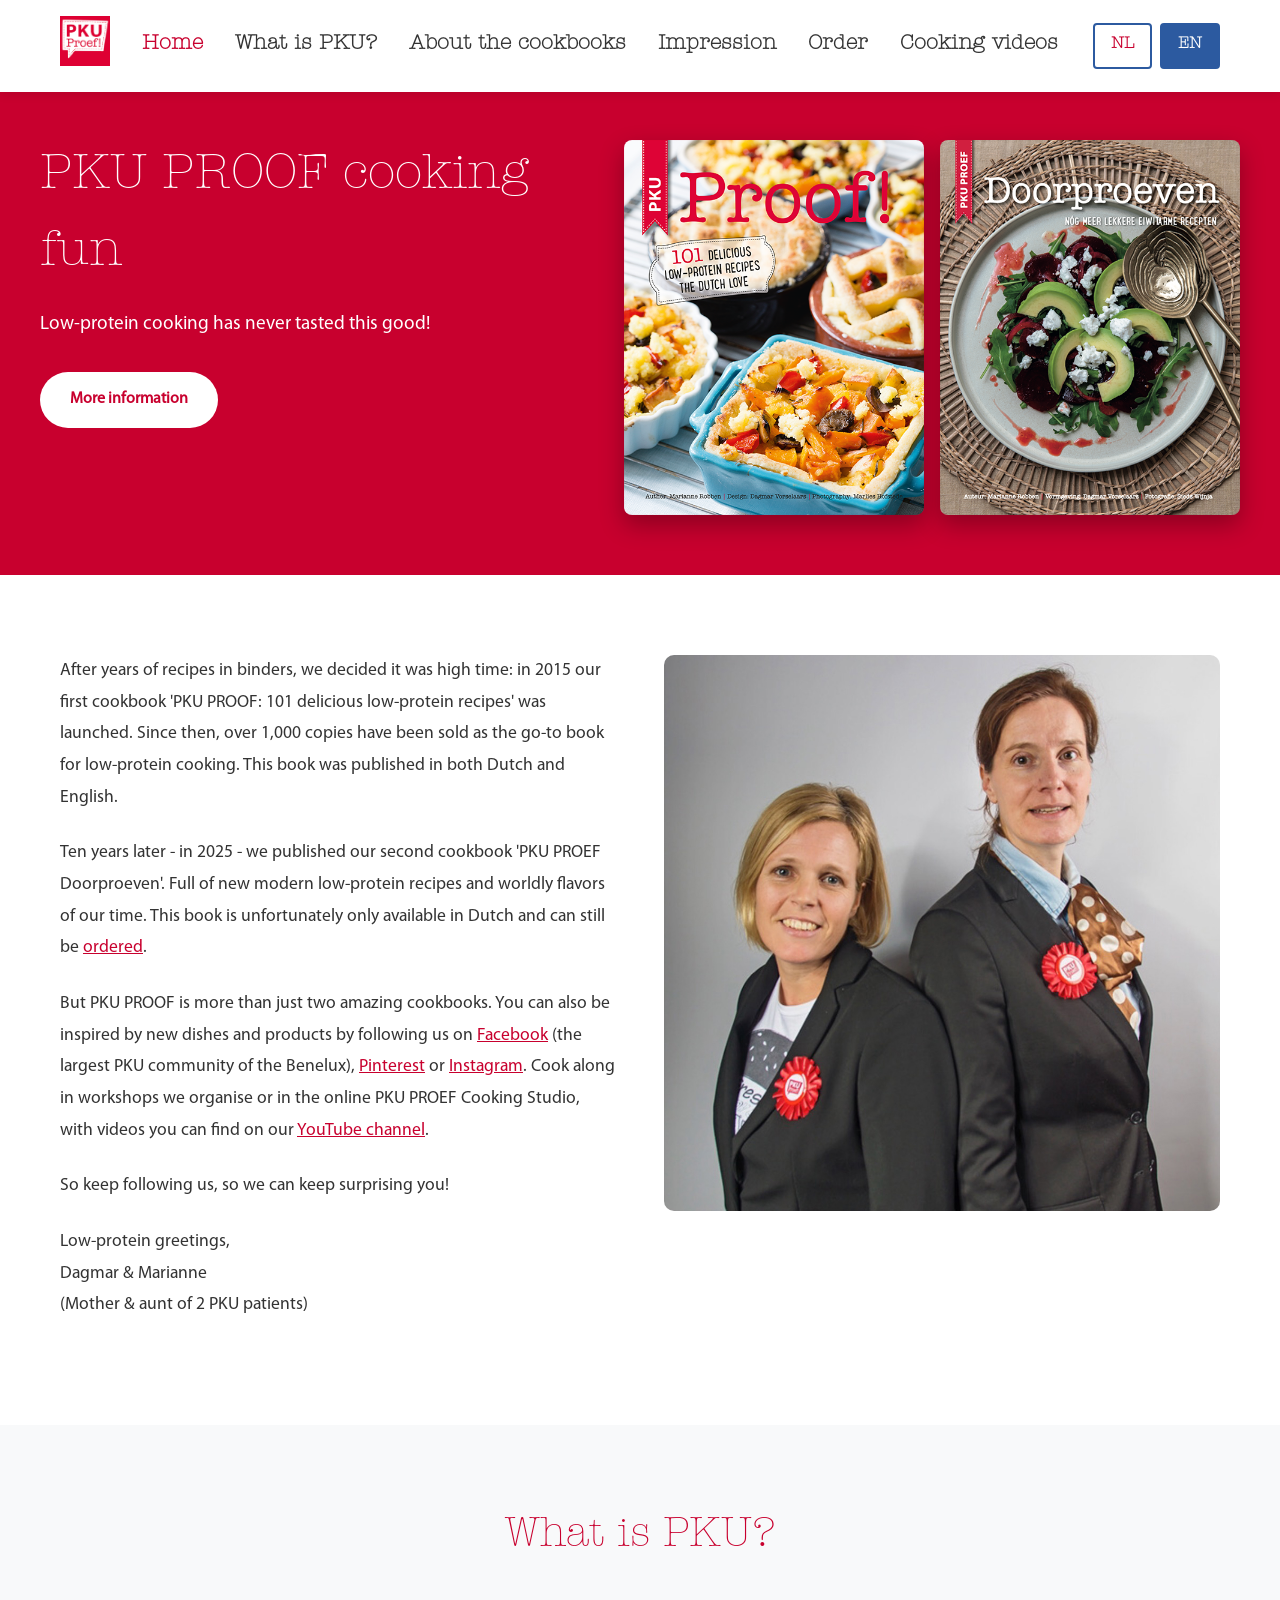
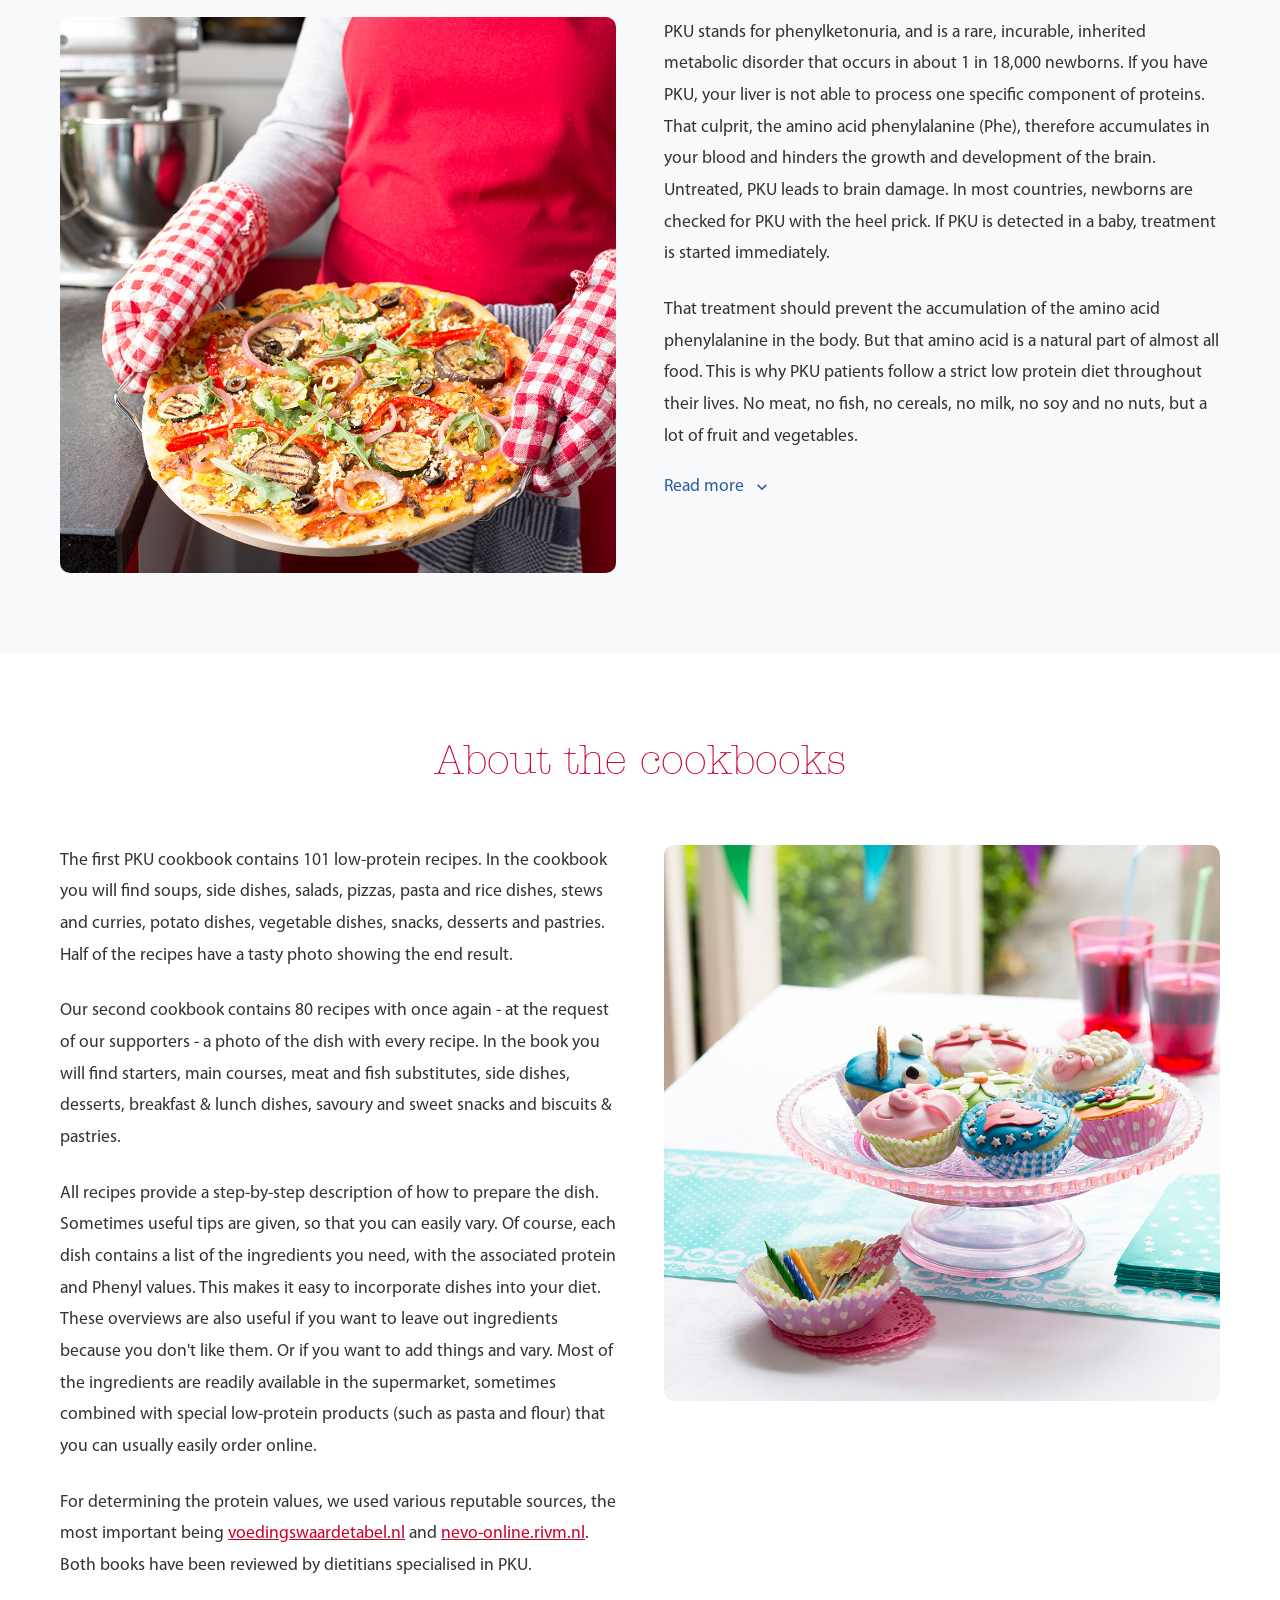
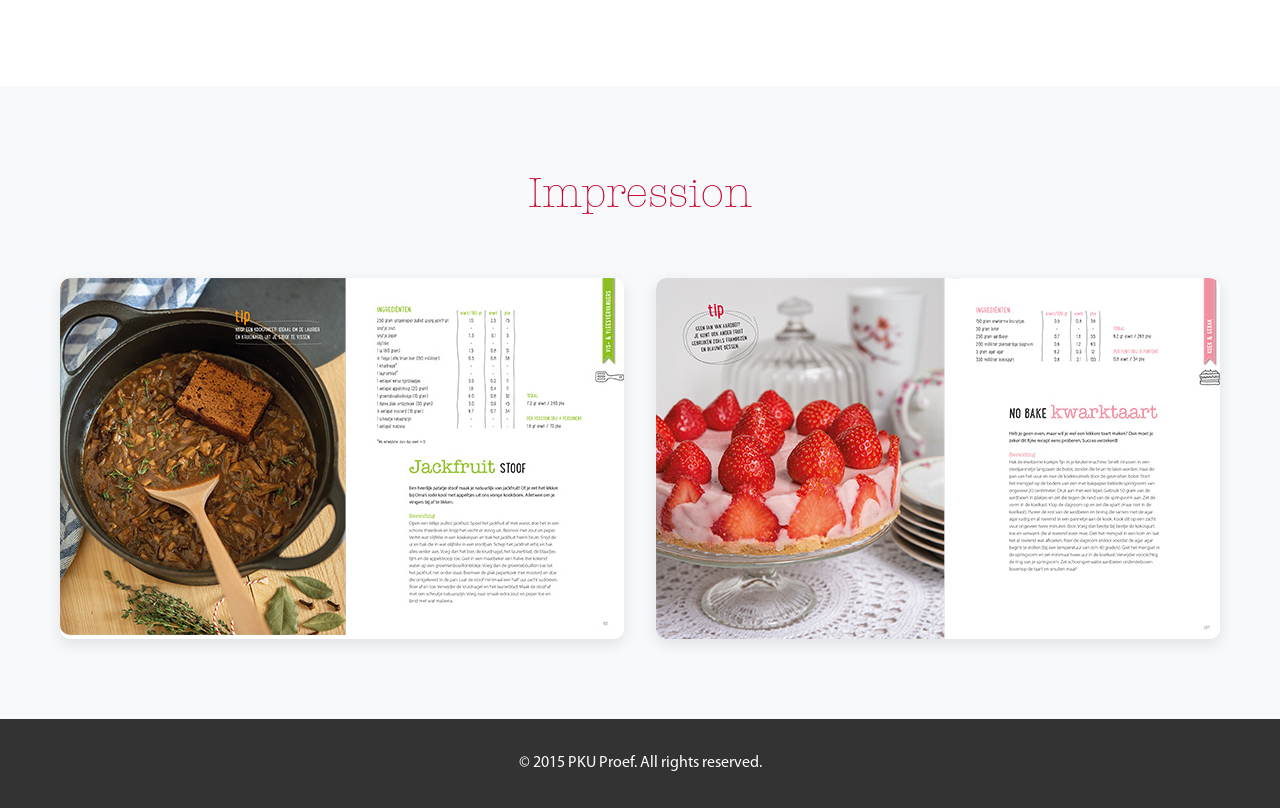
==== en/index.html @ 8aad579e "Initial commit PKU Kookboek static multilingual website (NL/EN). Configured for GitHub Pages deploym" ====
<!DOCTYPE html>
<html lang="en">
<head>
    <meta charset="UTF-8">
    <meta name="viewport" content="width=device-width, initial-scale=1.0">
    <title>PKU Cookbook</title>
    <link rel="alternate" hreflang="nl" href="https://pkuproef.nl/nl/">
    <link rel="alternate" hreflang="en" href="https://pkuproef.nl/en/">
    <link rel="alternate" hreflang="x-default" href="https://pkuproef.nl/nl/">
    <link rel="stylesheet" href="../styles.css">
    <script src="../menu.js"></script>
</head>
<body>
    <!-- SVG Sprite for icons -->
    <svg style="display: none;">
        <defs>
            <symbol id="chevron-down" viewBox="0 0 24 24">
                <path d="M7.41 8.59L12 13.17l4.59-4.58L18 10l-6 6-6-6 1.41-1.41z"/>
            </symbol>
            <symbol id="chevron-up" viewBox="0 0 24 24">
                <path d="M7.41 15.41L12 10.83l4.59 4.58L18 14l-6-6-6 6z"/>
            </symbol>
        </defs>
    </svg>

    <!-- Menu is loaded by menu.js -->

    <main>
        <section id="home" class="hero">
            <div class="hero-container">
                <div class="hero-content">
                    <h1>PKU PROOF cooking fun</h1>
                    <p>Low-protein cooking has never tasted this good!</p>
                    <a href="#what-is-pku" class="cta-button">More information</a>
                </div>
                <div class="hero-images">
                    <img src="../Images/PKU-Proof-Part-1-Cover-English-Version.png" alt="PKU Cookbook Part 1" class="cover-image">
                    <img src="../Images/PKU-Proef-Deel-2-Cover.png" alt="PKU Kookboek Deel 2" class="cover-image">
                </div>
            </div>
        </section>

        <section class="content-section">
            <div class="container">
                <div class="content-grid">
                    <div class="text-content">
                        <p>After years of recipes in binders, we decided it was high time: in 2015 our first cookbook 'PKU PROOF: 101 delicious low-protein recipes' was launched. Since then, over 1,000 copies have been sold as the go-to book for low-protein cooking. This book was published in both Dutch and English.</p>

                        <p>Ten years later - in 2025 - we published our second cookbook 'PKU PROEF Doorproeven'. Full of new modern low-protein recipes and worldly flavors of our time. This book is unfortunately only available in Dutch and can still be <a href='order.html'>ordered</a>.</p>

                        <p>But PKU PROOF is more than just two amazing cookbooks. You can also be inspired by new dishes and products by following us on <a href='https://www.facebook.com/PKUPROEF' target='_blank'>Facebook</a> (the largest PKU community of the Benelux), <a href='https://nl.pinterest.com/pkuproef/' target='_blank'>Pinterest</a> or <a href='https://www.instagram.com/pku_proef/' target='_blank'>Instagram</a>. Cook along in workshops we organise or in the online PKU PROEF Cooking Studio, with videos you can find on our <a href='https://www.youtube.com/@PkuproefNlKookstudio' target='_blank'>YouTube channel</a>.</p>

                        <p>So keep following us, so we can keep surprising you!</p>

                        <p>Low-protein greetings,<br>Dagmar &amp; Marianne<br>(Mother &amp; aunt of 2 PKU patients)</p>
                    </div>
                    <div class="image-placeholder">
                        <img src="../Images/PKU_PROEF_Dagmar_en_Marianne.jpg" alt="Dagmar and Marianne of PKU PROOF">
                    </div>
                </div>
            </div>
        </section>

        <section id="what-is-pku" class="content-section alt-bg">
            <div class="container">
                <h2>What is PKU?</h2>
                <div class="content-grid">
                    <div class="image-placeholder">
                        <img src="../Images/PKU_Proef_pizza.jpg" alt="PKU PROOF Pizza">
                    </div>
                    <div class="text-content">
                        <div id="pku-text-container" class="pku-text-collapsed">
                            <p>PKU stands for phenylketonuria, and is a rare, incurable, inherited metabolic disorder that occurs in about 1 in 18,000 newborns. If you have PKU, your liver is not able to process one specific component of proteins. That culprit, the amino acid phenylalanine (Phe), therefore accumulates in your blood and hinders the growth and development of the brain. Untreated, PKU leads to brain damage. In most countries, newborns are checked for PKU with the heel prick. If PKU is detected in a baby, treatment is started immediately.</p>
                            <p>That treatment should prevent the accumulation of the amino acid phenylalanine in the body. But that amino acid is a natural part of almost all food. This is why PKU patients follow a strict low protein diet throughout their lives. No meat, no fish, no cereals, no milk, no soy and no nuts, but a lot of fruit and vegetables.</p>

                            <div id="pku-text-extra" style="display: none;">
                                <p>Because you get too few nutrients in this diet, PKU patients take a special Phe-free preparation several times a day, which contains all the missing amino acids and minerals. PKU patients are under the strict supervision of a dietitian, regularly go to the hospital and regularly send blood from their finger (auch!) to check their protein housekeeping.</p>
                                <p>If you follow the diet and take your preparations, you can lead a relatively 'normal' life. More information about the medical side of PKU and new developments can be found on the website of the <a href='https://pkuvereniging.nl/' target='_blank'>PKU Vereniging</a> (Dutch PKU Association).</p>
                            </div>

                            <button id="toggle-pku-text" onclick="togglePKUText()" class="read-more-btn">
                                <span class="toggle-text">Read more</span>
                                <svg class="chevron-icon" width="20" height="20" fill="currentColor">
                                    <use href="#chevron-down"></use>
                                </svg>
                            </button>
                        </div>
                    </div>
                </div>
            </div>
        </section>

        <section id="ontstaan" class="content-section">
            <div class="container">
                <h2>About the cookbooks</h2>
                <div class="content-grid">
                    <div class="text-content">
                        <p>The first PKU cookbook contains 101 low-protein recipes. In the cookbook you will find soups, side dishes, salads, pizzas, pasta and rice dishes, stews and curries, potato dishes, vegetable dishes, snacks, desserts and pastries. Half of the recipes have a tasty photo showing the end result.</p>

                        <p>Our second cookbook contains 80 recipes with once again - at the request of our supporters - a photo of the dish with every recipe. In the book you will find starters, main courses, meat and fish substitutes, side dishes, desserts, breakfast &amp; lunch dishes, savoury and sweet snacks and biscuits &amp; pastries.</p>

                        <p>All recipes provide a step-by-step description of how to prepare the dish. Sometimes useful tips are given, so that you can easily vary. Of course, each dish contains a list of the ingredients you need, with the associated protein and Phenyl values. This makes it easy to incorporate dishes into your diet. These overviews are also useful if you want to leave out ingredients because you don't like them. Or if you want to add things and vary. Most of the ingredients are readily available in the supermarket, sometimes combined with special low-protein products (such as pasta and flour) that you can usually easily order online.</p>

                        <p>For determining the protein values, we used various reputable sources, the most important being <a href="https://www.voedingswaardetabel.nl/" target="_blank">voedingswaardetabel.nl</a> and <a href="https://nevo-online.rivm.nl/" target="_blank">nevo-online.rivm.nl</a>. Both books have been reviewed by dietitians specialised in PKU.</p>
                    </div>
                    <div class="image-placeholder">
                        <img src="../Images/PKU-Proef-Cupcakes.jpg" alt="PKU PROOF Cupcakes">
                    </div>
                </div>
            </div>
        </section>

        <section id="over-kookboek" class="content-section alt-bg">
            <div class="container">
                <h2>Impression</h2>
                <div class="features-grid features-grid-two">
                    <div class="feature-card feature-card-image">
                        <img src="../Images/Sfeerimpressie-PKU-Doorproeven_Stoof-small.jpg" alt="PKU Stew">
                    </div>
                    <div class="feature-card feature-card-image">
                        <img src="../Images/Sfeerimpressie-PKU-Doorproeven_Verjaardagstaart-small.jpg" alt="PKU Birthday Cake">
                    </div>
                </div>
            </div>
        </section>
    </main>

    <footer>
        <div class="container">
            <p>&copy; 2015 PKU Proef. All rights reserved.</p>
        </div>
    </footer>

    <script src="../script.js"></script>
</body>
</html>
---- styles.css ----
@font-face {
    font-family: 'AmericanTypewriter';
    src: url('Font/AmericanTypewriterStd-Light.woff2') format('woff2');
    font-weight: 300;
    font-style: normal;
}

@font-face {
    font-family: 'MyriadPro';
    src: url('Font/MyriadPro-Regular.woff2') format('woff2');
    font-weight: normal;
    font-style: normal;
}

* {
    margin: 0;
    padding: 0;
    box-sizing: border-box;
}

body {
    font-family: 'MyriadPro', Arial, sans-serif;
    line-height: 1.6;
    color: #333;
}

h1, h2 {
    font-family: 'AmericanTypewriter', 'Courier New', serif;
    font-weight: 400;
    color: #C8002E;
}

.container {
    max-width: 1200px;
    margin: 0 auto;
    padding: 0 20px;
}

header {
    background: #fff;
    box-shadow: 0 2px 10px rgba(0,0,0,0.1);
    position: fixed;
    top: 0;
    width: 100%;
    z-index: 1000;
}

.nav-container {
    display: flex;
    justify-content: space-between;
    align-items: center;
    padding: 1rem 20px;
    max-width: 1200px;
    margin: 0 auto;
}

.nav-left {
    display: flex;
    align-items: center;
    gap: 2rem;
}

.logo h1 {
    color: #2c5aa0;
    font-size: 1.8rem;
}

.logo-img {
    height: 50px;
    width: auto;
}

.nav-menu {
    display: flex;
    list-style: none;
    gap: 2rem;
    margin: 0;
}

.nav-menu a,
.nav-menu a:link,
.nav-menu a:visited {
    text-decoration: none;
    color: #333;
    font-family: 'AmericanTypewriter', 'Courier New', serif;
    font-weight: 700;
    font-size: 1.3rem;
    transition: color 0.3s ease;
}

.nav-menu a:hover {
    color: #C8002E;
}

.nav-menu a.active,
.nav-menu a.active:link,
.nav-menu a.active:visited {
    color: #C8002E;
}

a:link,
a:visited {
    color: #C8002E;
}

a:hover {
    color: #C8002E;
    font-weight: bold;
}

.language-switcher {
    display: flex;
    gap: 0.5rem;
}

.lang-btn {
    padding: 0.5rem 1rem;
    border: 2px solid #2c5aa0;
    background: transparent;
    font-family: 'AmericanTypewriter', 'Courier New', serif;
    color: #2c5aa0;
    cursor: pointer;
    border-radius: 4px;
    font-weight: bold;
    text-decoration: none;
    transition: all 0.3s ease;
}

.lang-btn.active,
.lang-btn:hover {
    background: #2c5aa0;
    color: white;
}

.hamburger {
    display: none;
    flex-direction: column;
    cursor: pointer;
}

.hamburger span {
    width: 25px;
    height: 3px;
    background: #333;
    margin: 3px 0;
    transition: 0.3s;
}

.hero {
    background: #C8002E;
    color: white;
    padding: 60px 20px 60px;
    margin-top: 80px;
}

.hero-container {
    max-width: 1200px;
    margin: 0 auto;
    display: flex;
    align-items: stretch;
    gap: 3rem;
    min-height: fit-content;
}

.hero-content {
    flex: 2;
    text-align: left;
}

.hero-content h1 {
    font-size: 3rem;
    margin-bottom: 1rem;
    color: white;
}

.hero-content p {
    font-size: 1.2rem;
    margin-bottom: 2rem;
    line-height: 1.6;
}

.hero-images {
    flex: 1;
    display: flex;
    gap: 1rem;
    justify-content: center;
    align-items: flex-end;
}

.cover-image {
    width: 300px;
    height: auto;
    border-radius: 8px;
    box-shadow: 0 10px 25px rgba(0, 0, 0, 0.3);
    transition: transform 0.3s ease;
}

.cover-image:hover {
    transform: scale(1.05);
}

.cover-image-wrapper {
    position: relative;
    display: flex;
    align-items: flex-end;
}

.cover-image-wrapper .cover-image:hover {
    transform: scale(1.05);
}

.sold-out-overlay {
    position: absolute;
    top: 50%;
    left: 50%;
    transform: translate(-50%, -50%) rotate(-30deg);
    font-family: 'MyriadPro', Arial, sans-serif;
    font-size: 2.5rem;
    font-weight: bold;
    color: rgba(0, 0, 0, 0.85);
    text-transform: uppercase;
    letter-spacing: 0.05em;
    white-space: nowrap;
    pointer-events: none;
    background: rgba(255, 255, 255, 0.7);
    padding: 0.3rem 1rem;
    border-radius: 4px;
}

.cta-button {
    display: inline-block;
    padding: 15px 30px;
    background: #fff;
    color: #2c5aa0;
    text-decoration: none;
    border-radius: 50px;
    font-weight: bold;
    transition: transform 0.3s ease;
}

.cta-button:hover {
    transform: translateY(-2px);
}

.content-section {
    padding: 80px 0;
}

.alt-bg {
    background: #f8f9fa;
}

.content-section h2 {
    font-size: 2.5rem;
    text-align: center;
    margin-bottom: 3rem;
    color: #C8002E;
}

.content-grid {
    display: grid;
    grid-template-columns: 1fr 556px;
    gap: 3rem;
    align-items: start;
}

.text-content p {
    font-size: 1.1rem;
    margin-bottom: 1.5rem;
    line-height: 1.8;
}

.image-placeholder {
    display: flex;
    align-items: flex-start;
    justify-content: center;
}

.image-placeholder img {
    width: 556px;
    height: auto;
    border-radius: 10px;
    border: none;
}

.placeholder-text {
    color: #6c757d;
    font-style: italic;
}

.features-grid {
    display: grid;
    grid-template-columns: repeat(auto-fit, minmax(300px, 1fr));
    gap: 2rem;
}

.features-grid-two {
    grid-template-columns: repeat(2, 1fr);
}

.feature-card {
    background: white;
    padding: 2rem;
    border-radius: 10px;
    box-shadow: 0 5px 15px rgba(0,0,0,0.1);
    text-align: center;
    transition: transform 0.3s ease;
}

.feature-card-image {
    padding: 0;
    overflow: hidden;
}

.feature-card-image img {
    width: 100%;
    height: auto;
    display: block;
    border-radius: 10px;
}

.feature-card:hover {
    transform: translateY(-5px);
}

.feature-card h3 {
    color: #2c5aa0;
    margin-bottom: 1rem;
    font-size: 1.3rem;
}

.custom-width-section .container {
    max-width: 950px;
}

.narrow-content .text-content {
    max-width: 760px;
    margin: 0 auto;
}

.pku-text-container {
    overflow: hidden;
    transition: max-height 0.5s ease-in-out;
}

.pku-text-collapsed {
    max-height: 200px;
}

.pku-text-expanded {
    max-height: 1000px;
}

.impression-grid {
    display: grid;
    grid-template-columns: 1fr 1fr;
    gap: 2rem;
    justify-items: center;
}

.impression-image {
    width: 564px;
    height: auto;
    border-radius: 10px;
    box-shadow: 0 5px 15px rgba(0,0,0,0.1);
    transition: transform 0.3s ease;
}

.impression-image:hover {
    transform: translateY(-5px);
}

.read-more-btn {
    background: none;
    border: none;
    color: #2c5aa0;
    cursor: pointer;
    font-family: 'MyriadPro', Arial, sans-serif;
    font-size: 1.1rem;
    padding: 0;
    display: flex;
    align-items: center;
    gap: 8px;
    transition: color 0.3s ease;
}

.read-more-btn:hover {
    color: #C8002E;
}

.chevron-icon {
    transition: transform 0.3s ease;
    flex-shrink: 0;
}

footer {
    background: #333;
    color: white;
    text-align: center;
    padding: 2rem 0;
}

@media (max-width: 768px) {
    .nav-menu {
        position: fixed;
        left: -100%;
        top: 80px;
        flex-direction: column;
        background-color: white;
        width: 100%;
        text-align: center;
        transition: 0.3s;
        box-shadow: 0 10px 27px rgba(0,0,0,0.05);
        padding: 2rem 0;
    }

    .nav-menu.active {
        left: 0;
    }

    .hamburger {
        display: flex;
    }

    .hamburger.active span:nth-child(2) {
        opacity: 0;
    }

    .hamburger.active span:nth-child(1) {
        transform: translateY(8px) rotate(45deg);
    }

    .hamburger.active span:nth-child(3) {
        transform: translateY(-8px) rotate(-45deg);
    }

    .hero-container {
        flex-direction: column;
        gap: 2rem;
        text-align: center;
    }

    .hero-content {
        text-align: center;
    }

    .hero-content h1 {
        font-size: 2rem;
    }

    .hero-content p {
        font-size: 1rem;
    }

    .hero-images {
        justify-content: center;
        gap: 0.5rem;
    }

    .cover-image {
        width: 40%;
    }

    .content-grid {
        grid-template-columns: 1fr;
        gap: 2rem;
    }

    .content-section h2 {
        font-size: 2rem;
    }

    .features-grid {
        grid-template-columns: 1fr;
    }

    .language-switcher {
        order: -1;
    }

    .nav-container {
        flex-wrap: wrap;
    }
    
    .impression-grid {
        grid-template-columns: 1fr;
    }
}

html {
    scroll-behavior: smooth;
}
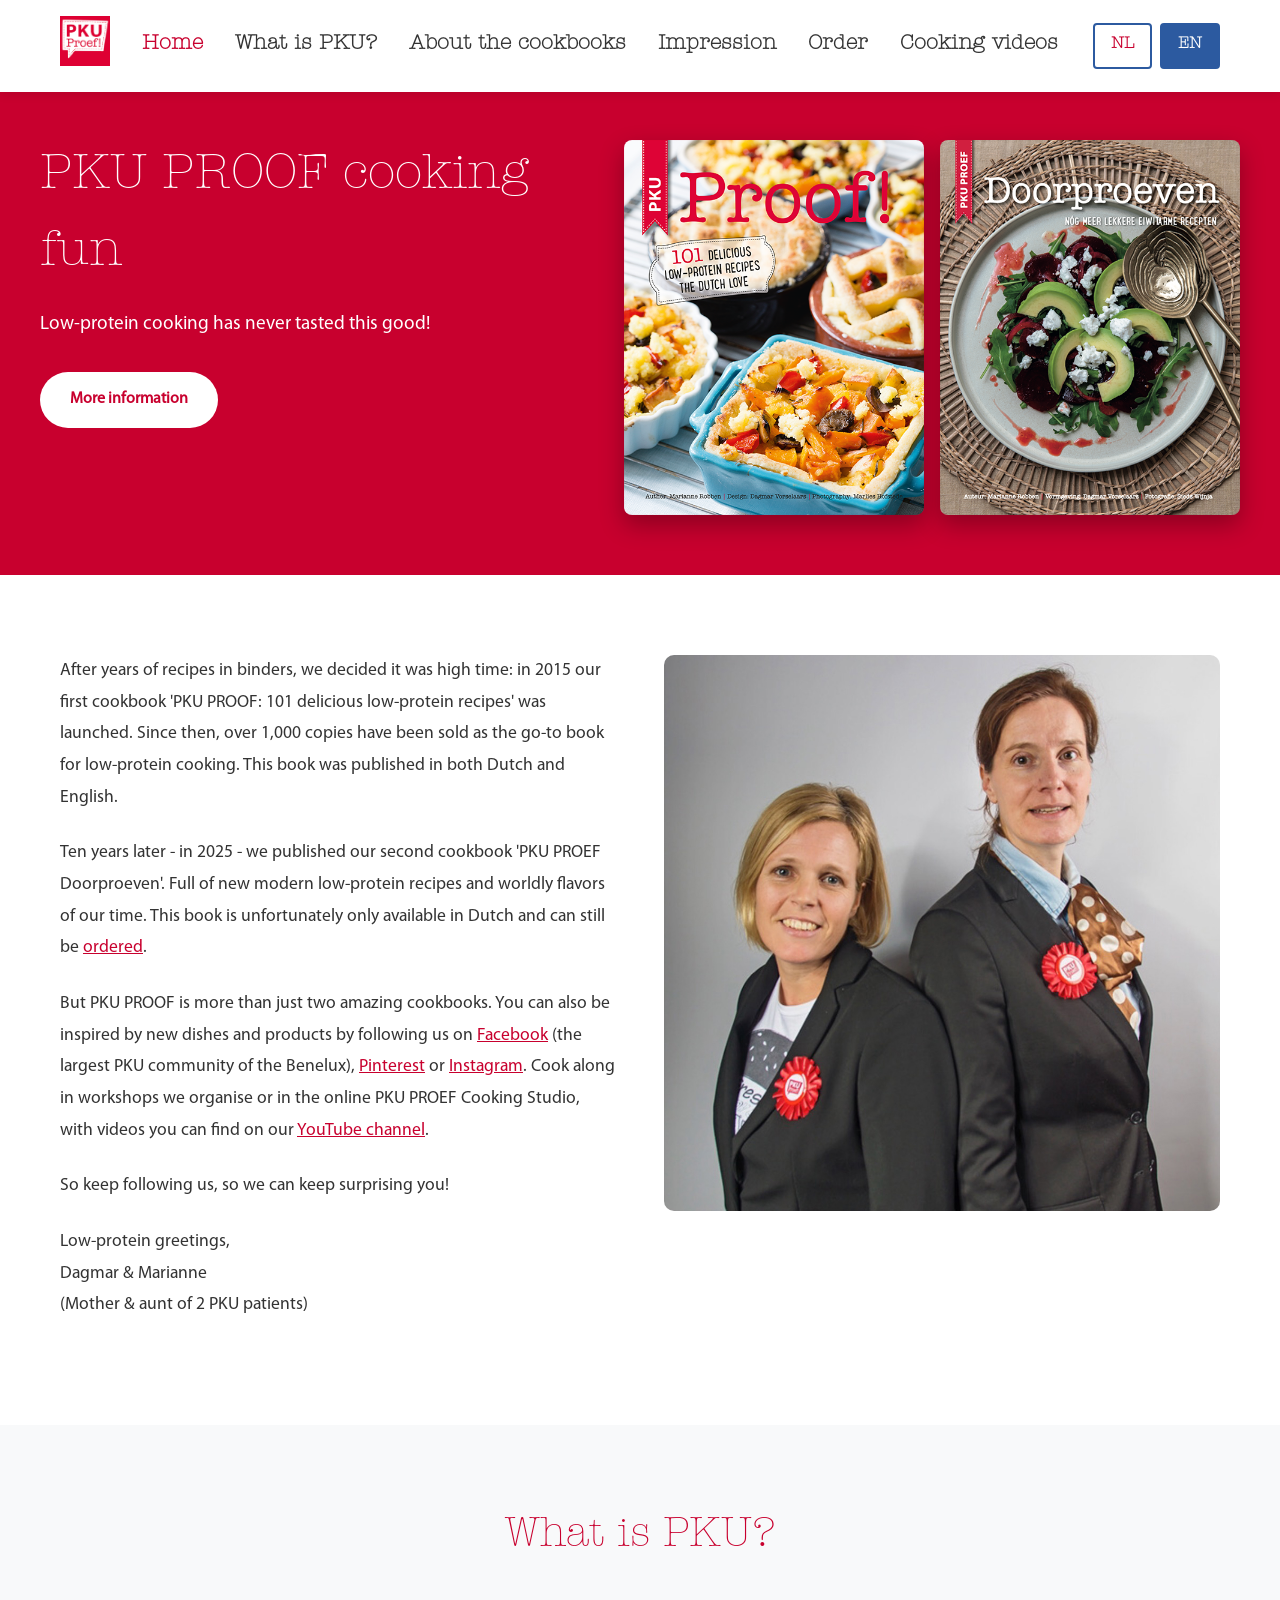
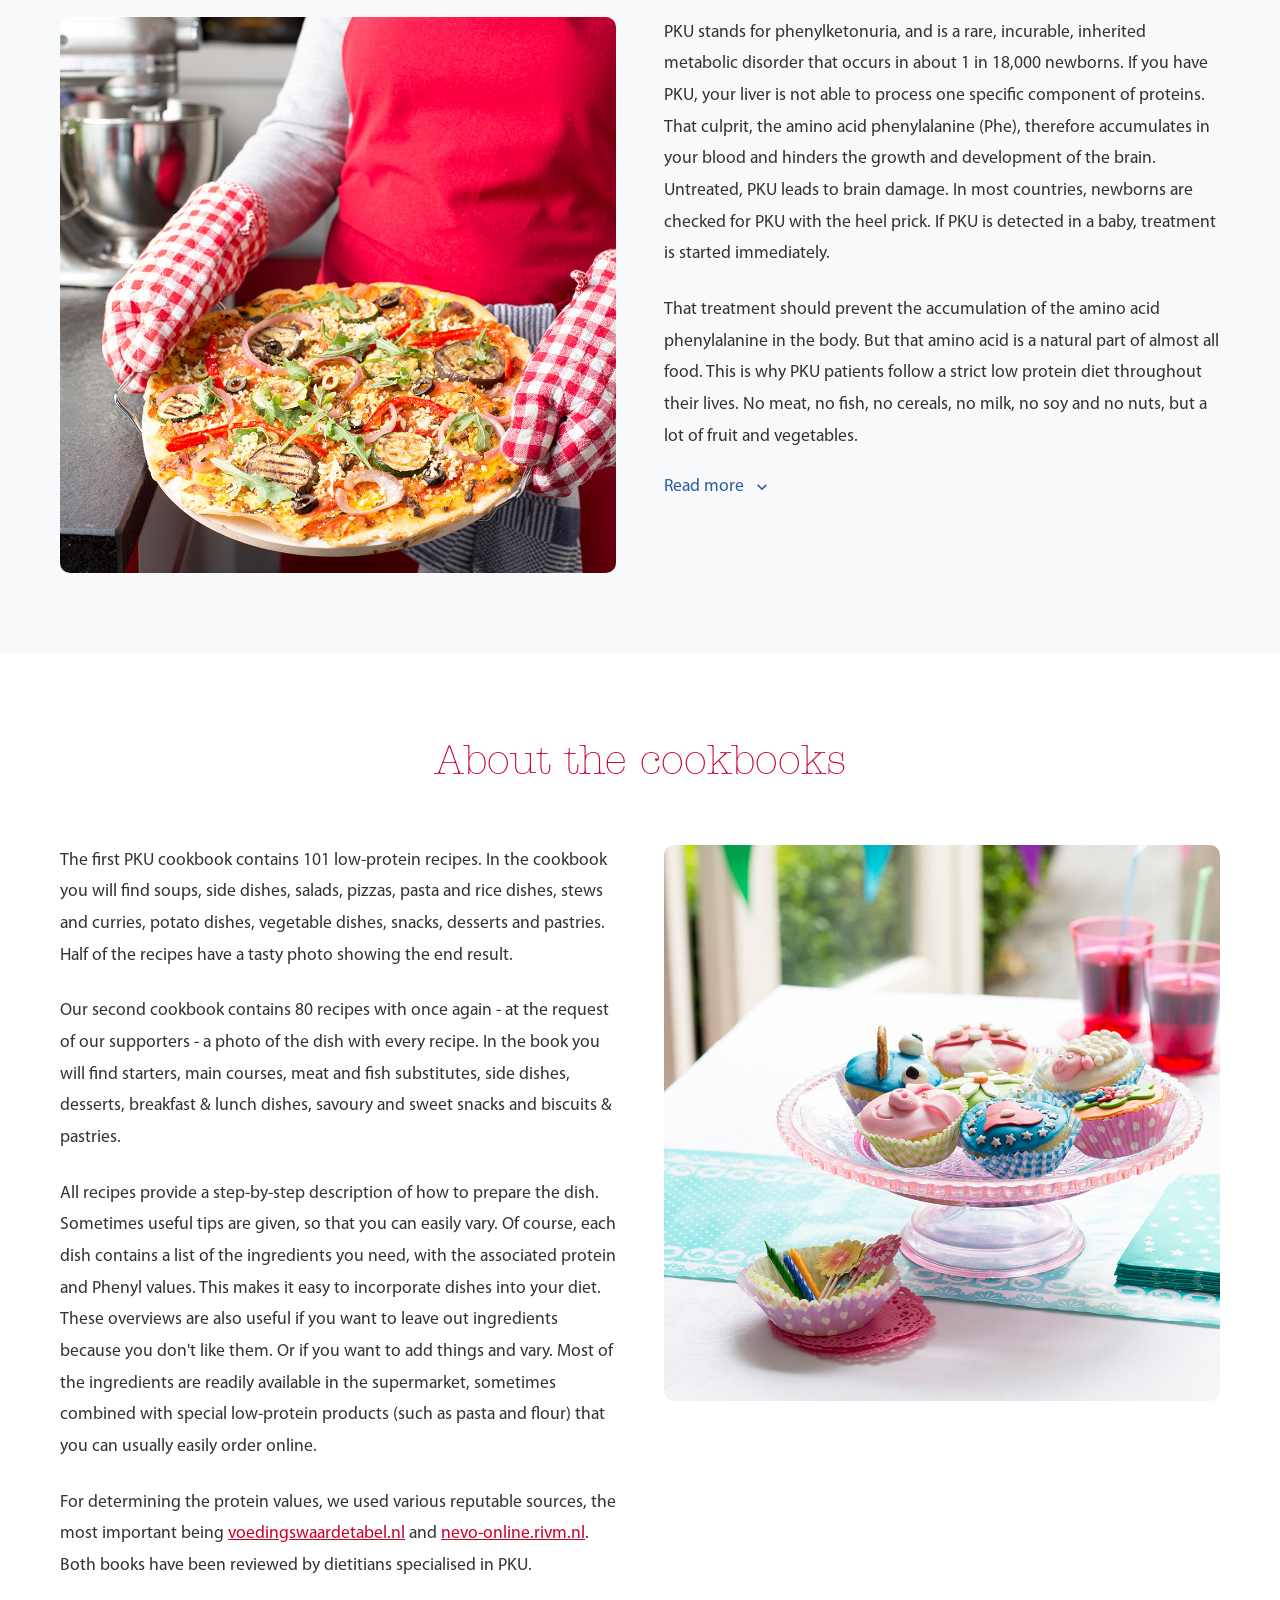
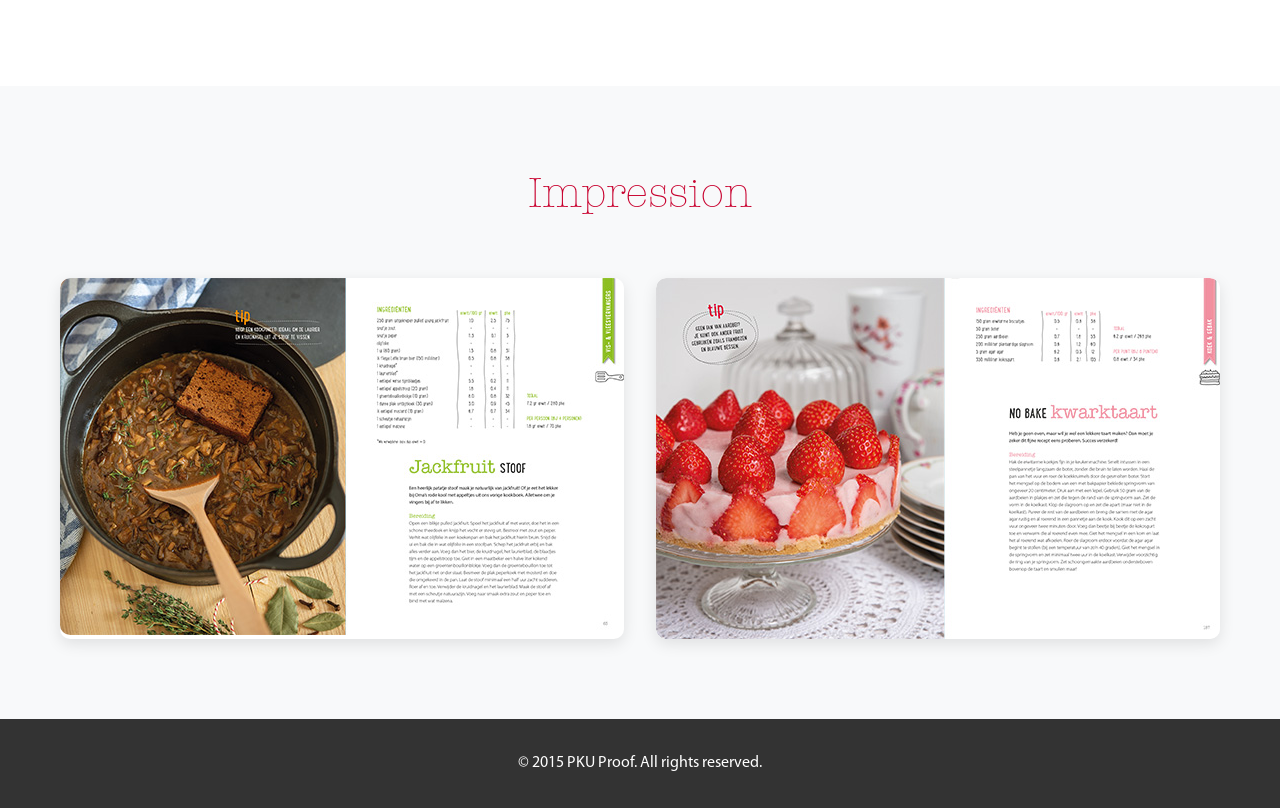
==== commit 3cc0e87b: "Update EN order page and remove FAQ sections - EN order: price € 24,95 with "excluding shipping cost" ====
--- a/en/index.html
+++ b/en/index.html
@@ -127,7 +127,7 @@
 
     <footer>
         <div class="container">
-            <p>&copy; 2015 PKU Proef. All rights reserved.</p>
+            <p>&copy; 2015 PKU Proof. All rights reserved.</p>
         </div>
     </footer>
 
